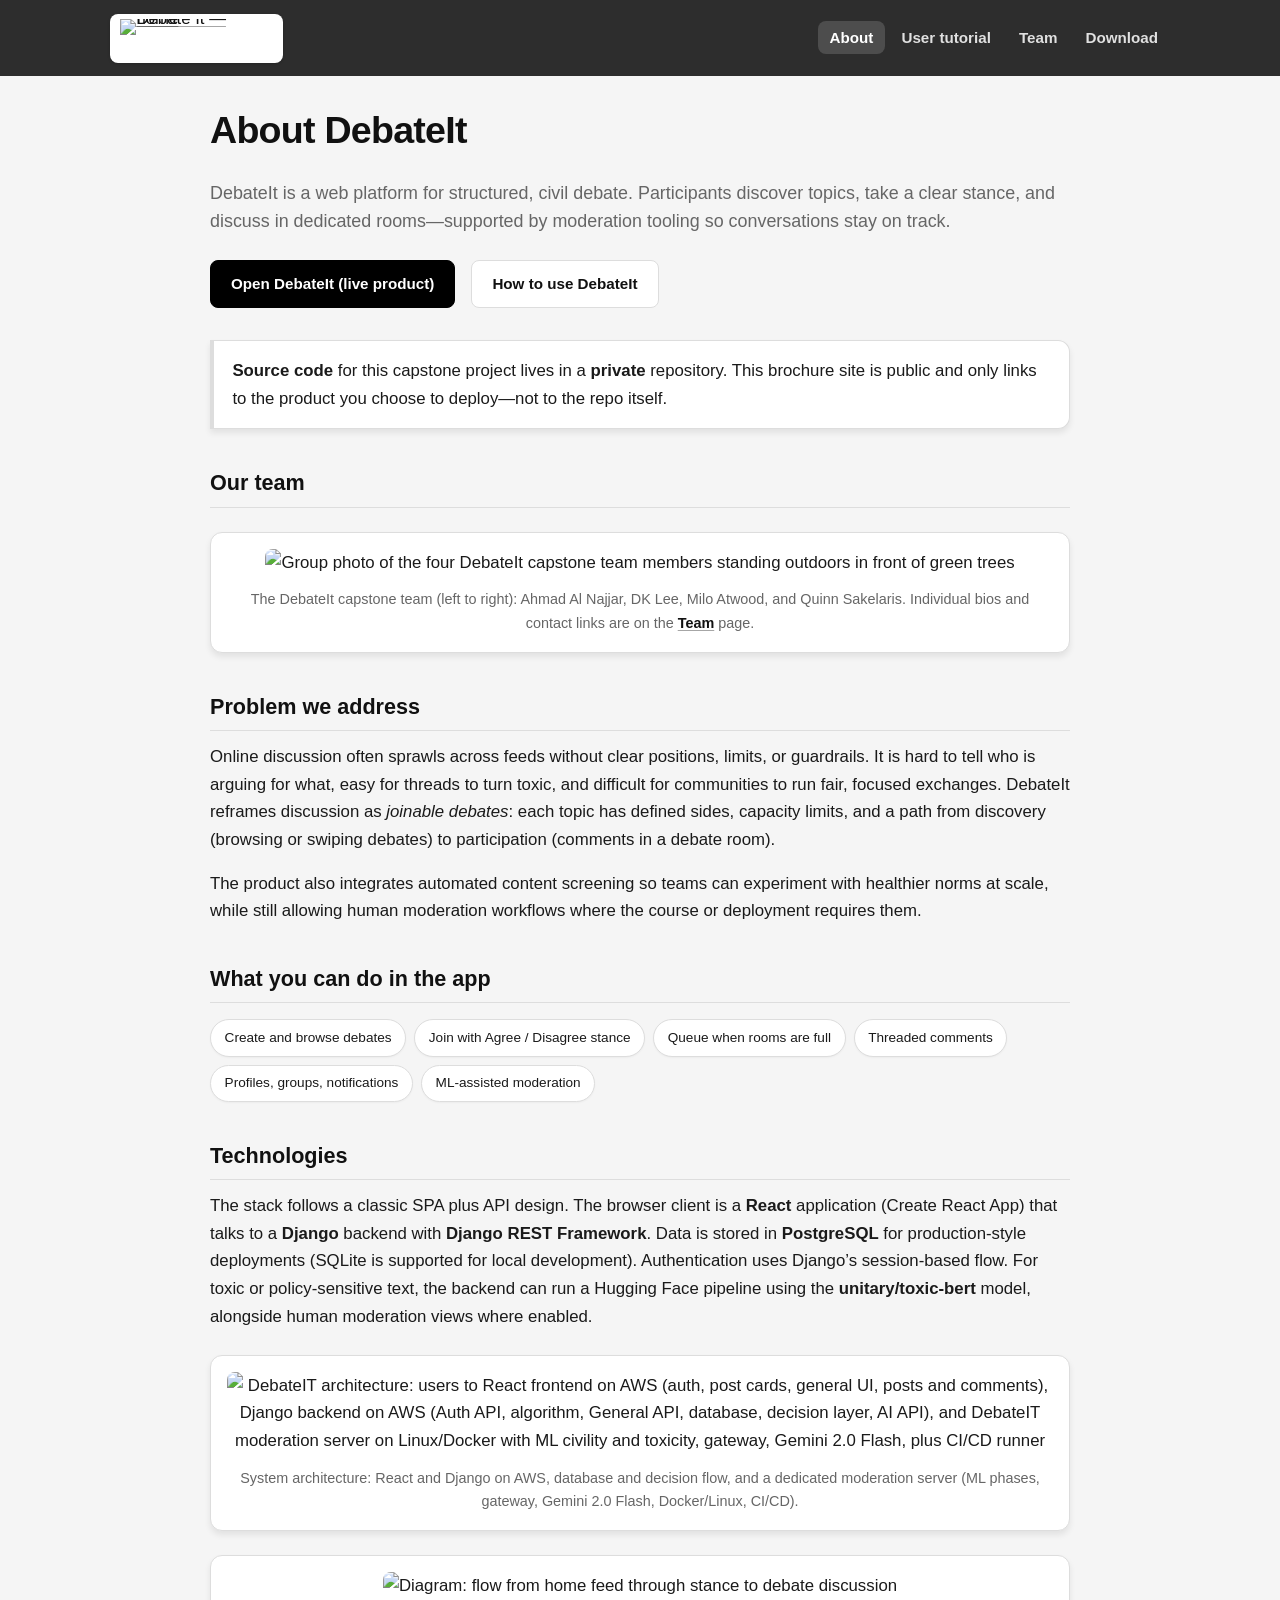
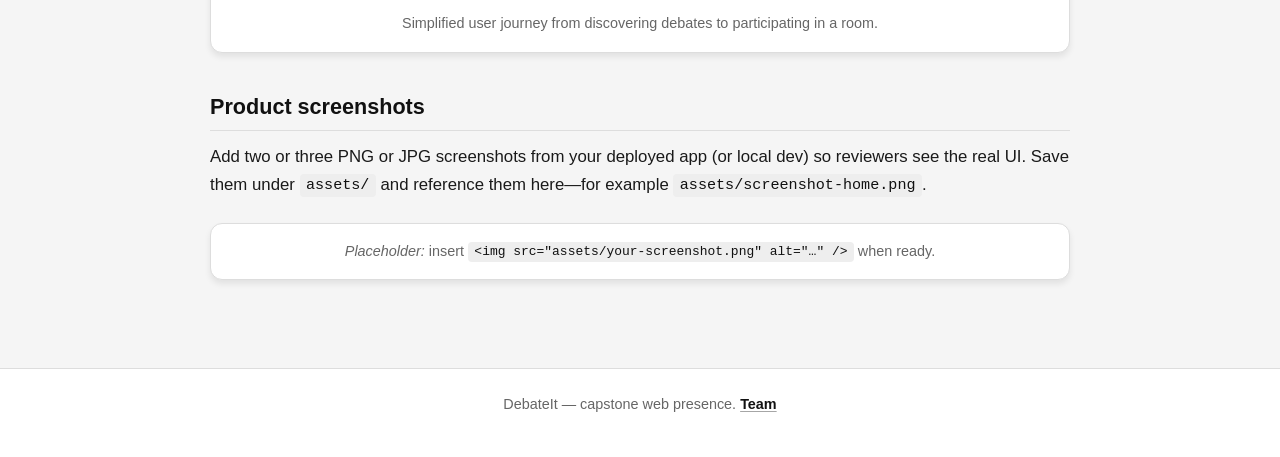
==== index.html @ a7ebaa9a "Add favicon and team resume links Add site favicon (assets/tabLogo.png) and include favicon link in " ====
<!DOCTYPE html>
<html lang="en">
  <head>
    <meta charset="utf-8" />
    <meta name="viewport" content="width=device-width, initial-scale=1" />
    <title>About — DebateIt</title>
    <link rel="icon" href="assets/tabLogo.png" type="image/png" />
    <link rel="stylesheet" href="styles.css" />
  </head>
  <body>
    <header class="site-header">
      <div class="site-header__inner">
        <a class="logo" href="index.html"><img src="assets/logo.jpg" alt="Debate It — home" width="160" height="40" /></a>
        <nav aria-label="Main">
          <ul>
            <li><a href="index.html" aria-current="page">About</a></li>
            <li><a href="tutorial.html">User tutorial</a></li>
            <li><a href="team.html">Team</a></li>
            <li><a href="download.html">Download</a></li>
          </ul>
        </nav>
      </div>
    </header>

    <main>
      <h1>About DebateIt</h1>
      <p class="lead">
        DebateIt is a web platform for structured, civil debate. Participants discover topics, take a clear stance, and discuss in dedicated rooms—supported by moderation tooling so conversations stay on track.
      </p>

      <div class="cta-row">
        <!-- Replace href with your deployed product (private repo is fine; this is just the public app URL). -->
        <a class="btn btn--primary" href="https://debateit.xyz">Open DebateIt (live product)</a>
        <a class="btn" href="tutorial.html">How to use DebateIt</a>
      </div>

      <div class="callout">
        <p>
          <strong>Source code</strong> for this capstone project lives in a <strong>private</strong> repository. This brochure site is public and only links to the product you choose to deploy—not to the repo itself.
        </p>
      </div>

      <h2>Our team</h2>
      <figure class="figure">
        <img
          src="assets/pictureOfus.png"
          alt="Group photo of the four DebateIt capstone team members standing outdoors in front of green trees"
        />
        <figcaption class="caption">
          The DebateIt capstone team (left to right): Ahmad Al Najjar, DK Lee, Milo Atwood, and Quinn Sakelaris. Individual bios and contact links are on the <a href="team.html">Team</a> page.
        </figcaption>
      </figure>

      <h2>Problem we address</h2>
      <p>
        Online discussion often sprawls across feeds without clear positions, limits, or guardrails. It is hard to tell who is arguing for what, easy for threads to turn toxic, and difficult for communities to run fair, focused exchanges. DebateIt reframes discussion as <em>joinable debates</em>: each topic has defined sides, capacity limits, and a path from discovery (browsing or swiping debates) to participation (comments in a debate room).
      </p>
      <p>
        The product also integrates automated content screening so teams can experiment with healthier norms at scale, while still allowing human moderation workflows where the course or deployment requires them.
      </p>

      <h2>What you can do in the app</h2>
      <ul class="tag-list" aria-label="Feature highlights">
        <li>Create and browse debates</li>
        <li>Join with Agree / Disagree stance</li>
        <li>Queue when rooms are full</li>
        <li>Threaded comments</li>
        <li>Profiles, groups, notifications</li>
        <li>ML-assisted moderation</li>
      </ul>

      <h2>Technologies</h2>
      <p>
        The stack follows a classic SPA plus API design. The browser client is a <strong>React</strong> application (Create React App) that talks to a <strong>Django</strong> backend with <strong>Django REST Framework</strong>. Data is stored in <strong>PostgreSQL</strong> for production-style deployments (SQLite is supported for local development). Authentication uses Django’s session-based flow. For toxic or policy-sensitive text, the backend can run a Hugging Face pipeline using the <strong>unitary/toxic-bert</strong> model, alongside human moderation views where enabled.
      </p>

      <figure class="figure">
        <img
          src="assets/architecture.png"
          alt="DebateIT architecture: users to React frontend on AWS (auth, post cards, general UI, posts and comments), Django backend on AWS (Auth API, algorithm, General API, database, decision layer, AI API), and DebateIT moderation server on Linux/Docker with ML civility and toxicity, gateway, Gemini 2.0 Flash, plus CI/CD runner"
        />
        <figcaption class="caption">
          System architecture: React and Django on AWS, database and decision flow, and a dedicated moderation server (ML phases, gateway, Gemini 2.0 Flash, Docker/Linux, CI/CD).
        </figcaption>
      </figure>

      <figure class="figure">
        <img src="assets/ux-flow.svg" width="560" height="200" alt="Diagram: flow from home feed through stance to debate discussion" />
        <figcaption class="caption">Simplified user journey from discovering debates to participating in a room.</figcaption>
      </figure>

      <h2>Product screenshots</h2>
      <p>
        Add two or three PNG or JPG screenshots from your deployed app (or local dev) so reviewers see the real UI. Save them under <code>assets/</code> and reference them here—for example <code>assets/screenshot-home.png</code>.
      </p>
      <figure class="figure">
        <p class="caption" style="margin: 0">
          <em>Placeholder:</em> insert <code>&lt;img src="assets/your-screenshot.png" alt="…" /&gt;</code> when ready.
        </p>
      </figure>
    </main>

    <footer class="site-footer">
      <p>DebateIt — capstone web presence. <a href="team.html">Team</a></p>
    </footer>
  </body>
</html>
---- styles.css ----
/* DebateIt brochure — theme aligned with mainview (sidebar + light content shell) */
:root {
  /* MainLayout + Sidebar */
  --bg-page: #f5f5f5;
  --bg-chrome: #2d2d2d;
  --bg-chrome-hover: #3d3d3d;
  --bg-chrome-active: #4d4d4d;
  /* Surfaces (auth card, debate cards) */
  --surface: #ffffff;
  --border: #dddddd;
  --border-input: #dddddd;
  --text: #111111;
  --text-body: #1a1a1a;
  --muted: #666666;
  --muted-soft: #999999;
  --accent-red: #e24a4a;
  --radius: 12px;
  --radius-btn: 8px;
  --font: -apple-system, BlinkMacSystemFont, "Segoe UI", Roboto, Oxygen, Ubuntu, Cantarell, "Fira Sans", "Droid Sans", "Helvetica Neue", sans-serif;
  --max: 900px;
  --shadow-card: 0 4px 6px rgba(0, 0, 0, 0.08);
}

*,
*::before,
*::after {
  box-sizing: border-box;
}

html {
  scroll-behavior: smooth;
}

body {
  margin: 0;
  font-family: var(--font);
  background: var(--bg-page);
  color: var(--text-body);
  line-height: 1.65;
  font-size: 1.05rem;
  -webkit-font-smoothing: antialiased;
  -moz-osx-font-smoothing: grayscale;
}

a {
  color: var(--text);
  text-decoration: underline;
  text-decoration-color: rgba(0, 0, 0, 0.35);
  text-underline-offset: 2px;
}

a:hover {
  text-decoration-color: var(--text);
}

.site-header {
  background: var(--bg-chrome);
  border-bottom: none;
  position: sticky;
  top: 0;
  z-index: 10;
}

.site-header__inner {
  max-width: 1100px;
  margin: 0 auto;
  padding: 0.85rem 1.25rem;
  display: flex;
  flex-wrap: wrap;
  align-items: center;
  justify-content: space-between;
  gap: 1rem;
}

.logo {
  display: inline-flex;
  align-items: center;
  line-height: 0;
  background: #fff;
  padding: 0.35rem 0.65rem;
  border-radius: var(--radius-btn);
  border: none;
  box-shadow: 0 1px 3px rgba(0, 0, 0, 0.2);
}

.logo:hover {
  text-decoration: none;
  filter: brightness(1.02);
}

.logo img {
  height: 38px;
  width: auto;
  display: block;
}

nav ul {
  list-style: none;
  margin: 0;
  padding: 0;
  display: flex;
  flex-wrap: wrap;
  gap: 0.25rem;
}

nav a {
  color: #e0e0e0;
  font-size: 0.95rem;
  font-weight: 600;
  text-decoration: none;
  padding: 0.5rem 0.75rem;
  border-radius: var(--radius-btn);
  transition: background-color 0.2s ease, color 0.2s ease;
}

nav a:hover {
  background-color: var(--bg-chrome-hover);
  color: #fff;
  text-decoration: none;
}

nav a[aria-current="page"] {
  background-color: var(--bg-chrome-active);
  color: #fff;
  text-decoration: none;
}

main {
  max-width: var(--max);
  margin: 0 auto;
  padding: 2rem 1.25rem 4rem;
}

main a:not(.btn):not(.logo) {
  font-weight: 600;
}

h1 {
  font-size: clamp(1.85rem, 4vw, 2.35rem);
  letter-spacing: -0.02em;
  margin-top: 0;
  line-height: 1.2;
  color: var(--text);
  font-weight: 700;
}

h2 {
  font-size: 1.35rem;
  margin-top: 2.25rem;
  margin-bottom: 0.75rem;
  color: var(--text);
  border-bottom: 1px solid var(--border);
  padding-bottom: 0.35rem;
  font-weight: 700;
}

h3 {
  font-size: 1.1rem;
  margin-top: 1.5rem;
  color: var(--muted);
  font-weight: 600;
}

p {
  margin: 0 0 1rem;
}

.lead {
  font-size: 1.12rem;
  color: var(--muted);
  margin-bottom: 1.5rem;
  line-height: 1.6;
}

.cta-row {
  display: flex;
  flex-wrap: wrap;
  gap: 0.75rem 1rem;
  margin: 1.5rem 0 2rem;
}

.btn {
  display: inline-block;
  padding: 0.65rem 1.25rem;
  border-radius: var(--radius-btn);
  font-weight: 700;
  font-size: 0.95rem;
  border: 1px solid var(--border);
  background: var(--surface);
  color: var(--text);
  text-decoration: none;
  transition: opacity 0.2s ease, background-color 0.2s ease, border-color 0.2s ease;
}

.btn:hover {
  background: #fafafa;
  border-color: #bbb;
  text-decoration: none;
}

.btn--primary {
  background: #000000;
  border-color: #000000;
  color: #fff;
}

.btn--primary:hover {
  opacity: 0.9;
  filter: none;
  text-decoration: none;
}

.figure {
  margin: 1.5rem 0;
  padding: 1rem;
  background: var(--surface);
  border: 1px solid var(--border);
  border-radius: var(--radius);
  text-align: center;
  box-shadow: var(--shadow-card);
}

.figure img,
.figure svg {
  max-width: 100%;
  height: auto;
  border-radius: var(--radius-btn);
}

.caption {
  margin: 0.75rem 0 0;
  font-size: 0.9rem;
  color: var(--muted);
}

.caption a {
  font-weight: 600;
}

.tag-list {
  display: flex;
  flex-wrap: wrap;
  gap: 0.5rem;
  margin: 1rem 0 0;
  padding: 0;
  list-style: none;
}

.tag-list li {
  background: var(--surface);
  border: 1px solid var(--border);
  padding: 0.4rem 0.85rem;
  border-radius: 999px;
  font-size: 0.85rem;
  color: var(--text-body);
  font-weight: 500;
  box-shadow: 0 1px 2px rgba(0, 0, 0, 0.04);
}

.callout {
  border-left: 4px solid var(--bg-chrome);
  padding: 1rem 1.15rem;
  margin: 1.5rem 0;
  background: var(--surface);
  border-radius: 0 var(--radius) var(--radius) 0;
  box-shadow: var(--shadow-card);
  border: 1px solid var(--border);
  border-left-width: 4px;
}

.callout p:last-child {
  margin-bottom: 0;
}

code {
  font-family: source-code-pro, Menlo, Monaco, Consolas, "Courier New", monospace;
  font-size: 0.9em;
  background: #eeeeee;
  padding: 0.15rem 0.4rem;
  border-radius: 4px;
  color: var(--text);
}

.site-footer {
  border-top: 1px solid var(--border);
  padding: 1.5rem 1.25rem;
  text-align: center;
  color: var(--muted);
  font-size: 0.9rem;
  background: var(--surface);
}

.site-footer a {
  font-weight: 600;
}

/* Team alternating layout */
.team-member {
  display: grid;
  grid-template-columns: 1fr;
  gap: 1.25rem;
  align-items: start;
  margin: 2.5rem 0;
  padding: 1.5rem 0;
  border-bottom: 1px solid var(--border);
}

.team-member:last-child {
  border-bottom: none;
}

@media (min-width: 700px) {
  .team-member {
    grid-template-columns: minmax(160px, 220px) 1fr;
  }

  .team-member--flip {
    grid-template-columns: 1fr minmax(160px, 220px);
  }

  .team-member--flip .team-member__photo {
    order: 2;
  }

  .team-member--flip .team-member__bio {
    order: 1;
  }
}

.team-member__photo {
  margin: 0;
}

.team-member__photo img {
  width: 100%;
  max-width: 220px;
  aspect-ratio: 1;
  object-fit: cover;
  border-radius: var(--radius);
  border: 3px solid #000000;
  display: block;
  box-shadow: var(--shadow-card);
}

.team-member__name {
  margin: 0 0 0.25rem;
  font-size: 1.35rem;
  font-weight: 700;
  color: var(--text);
}

.team-member__role {
  margin: 0 0 1rem;
  color: var(--muted);
  font-size: 0.95rem;
  font-weight: 600;
}

.team-bio-heading {
  font-size: 0.75rem;
  margin: 1.25rem 0 0.5rem;
  color: var(--muted-soft);
  border-bottom: none;
  text-transform: uppercase;
  letter-spacing: 0.06em;
  font-weight: 600;
}

.team-member__bio-write {
  margin: 0 0 0.5rem;
  padding: 1rem 1.1rem;
  background: var(--surface);
  border: 1px dashed var(--border);
  border-radius: var(--radius);
  box-shadow: 0 1px 3px rgba(0, 0, 0, 0.05);
}

.team-member__bio-write p:last-child {
  margin-bottom: 0;
}

.contact-icons {
  display: flex;
  flex-wrap: wrap;
  align-items: center;
  gap: 0.65rem;
  margin-top: 1.25rem;
  padding: 0;
}

.contact-icons__link {
  display: inline-flex;
  align-items: center;
  justify-content: center;
  width: 46px;
  height: 46px;
  border-radius: var(--radius-btn);
  background: var(--surface);
  border: 1px solid var(--border);
  color: var(--text);
  text-decoration: none;
  transition: background-color 0.2s ease, border-color 0.2s ease;
}

.contact-icons__link:hover {
  background: var(--bg-page);
  border-color: #000000;
  color: var(--text);
  text-decoration: none;
}

.contact-icons__svg {
  display: block;
  pointer-events: none;
}

.contact-icons__hint {
  margin: 0.5rem 0 0;
  color: var(--muted);
}

.team-member__resume-btn {
  display: inline-flex;
  align-items: center;
  justify-content: center;
  margin: 0;
  min-height: 46px;
  padding: 0 1rem;
  font-size: 0.9rem;
  font-weight: 600;
  line-height: 1.2;
  text-decoration: none;
  border-radius: var(--radius-btn);
  background: var(--surface);
  border: 1px solid var(--border);
  color: var(--text);
  transition: background-color 0.2s ease, border-color 0.2s ease;
}

.team-member__resume-btn:hover {
  background: var(--bg-page);
  border-color: #000000;
  color: var(--text);
  text-decoration: none;
}

/* Tutorial steps — card stack like in-app panels */
.steps {
  counter-reset: step;
  list-style: none;
  padding: 0;
  margin: 1.5rem 0;
}

.steps li {
  position: relative;
  padding: 1rem 1rem 1rem 3.25rem;
  margin-bottom: 0.75rem;
  background: var(--surface);
  border: 1px solid var(--border);
  border-radius: var(--radius);
  box-shadow: 0 1px 3px rgba(0, 0, 0, 0.06);
}

.steps li::before {
  counter-increment: step;
  content: counter(step);
  position: absolute;
  left: 1rem;
  top: 1rem;
  width: 1.75rem;
  height: 1.75rem;
  line-height: 1.75rem;
  text-align: center;
  font-weight: 700;
  font-size: 0.9rem;
  background: #000000;
  color: #fff;
  border-radius: 50%;
}

ol.simple {
  padding-left: 1.25rem;
}

ol.simple li {
  margin-bottom: 0.5rem;
}
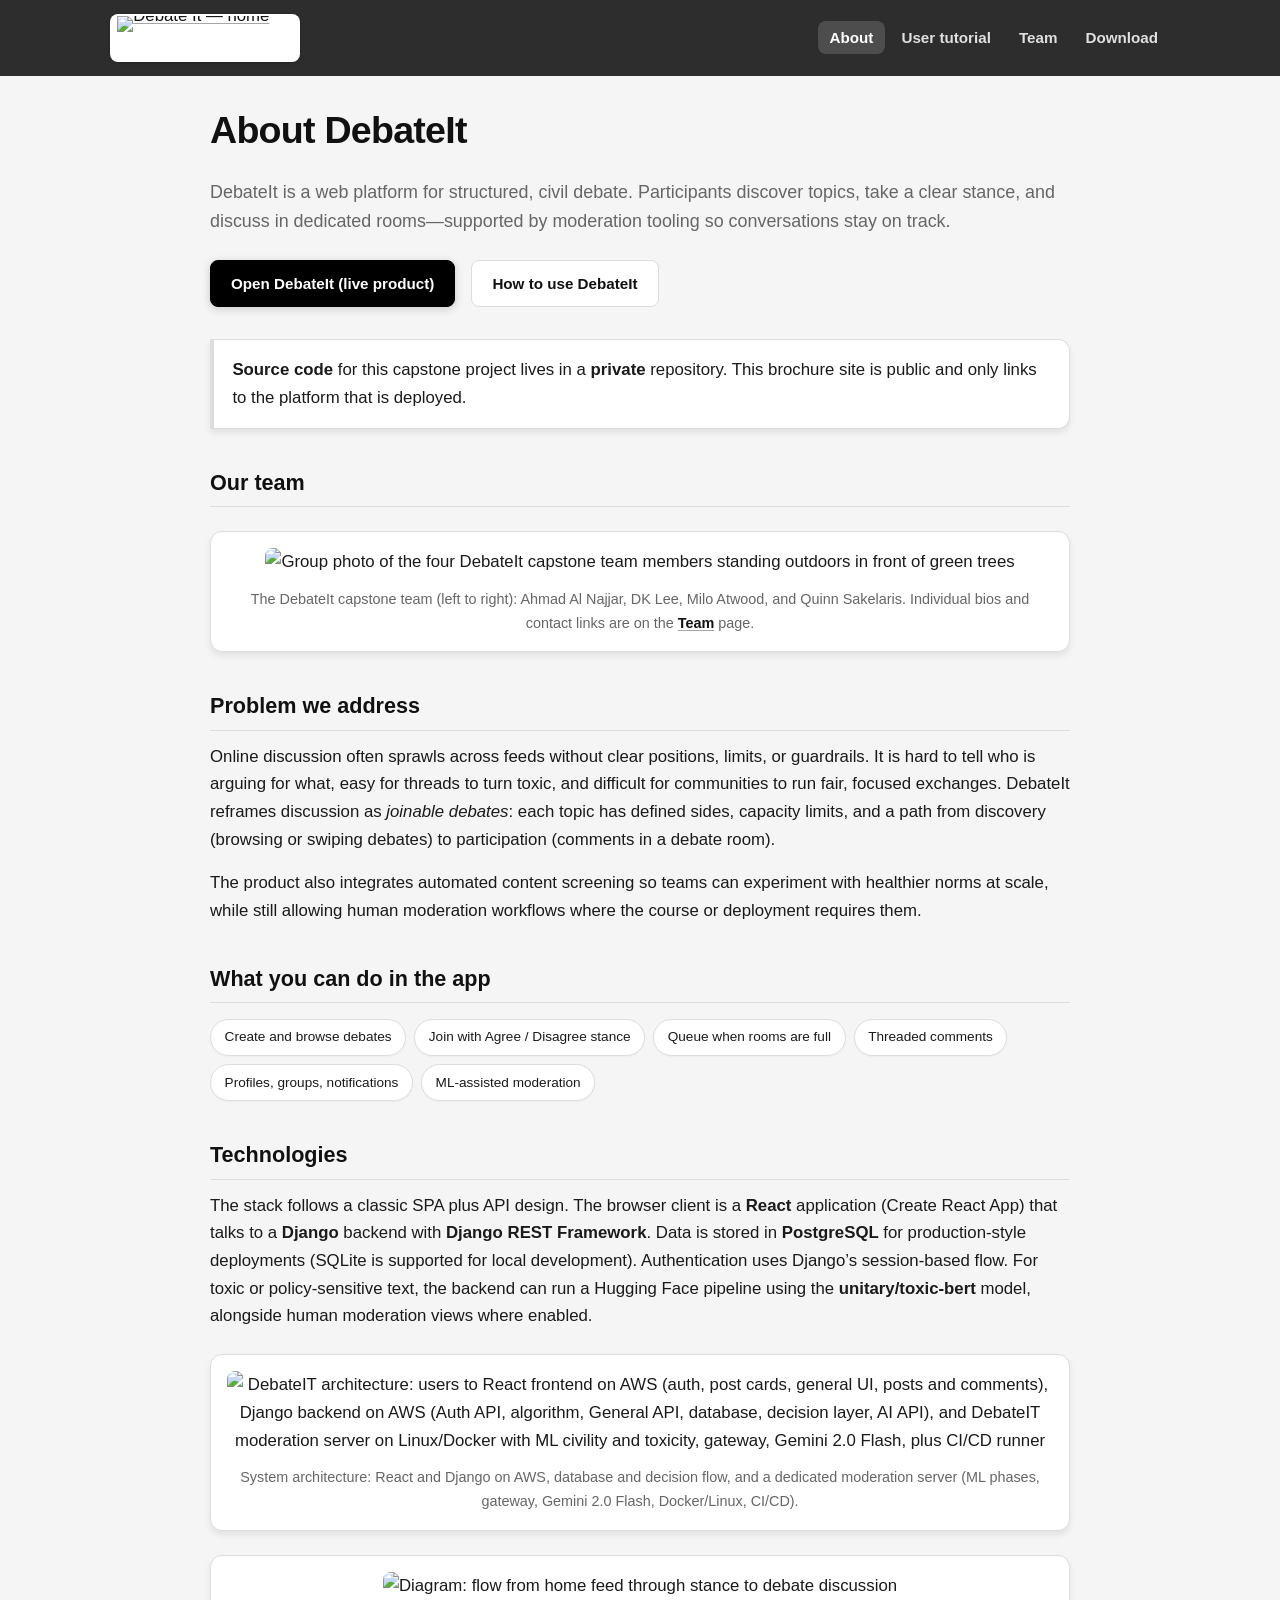
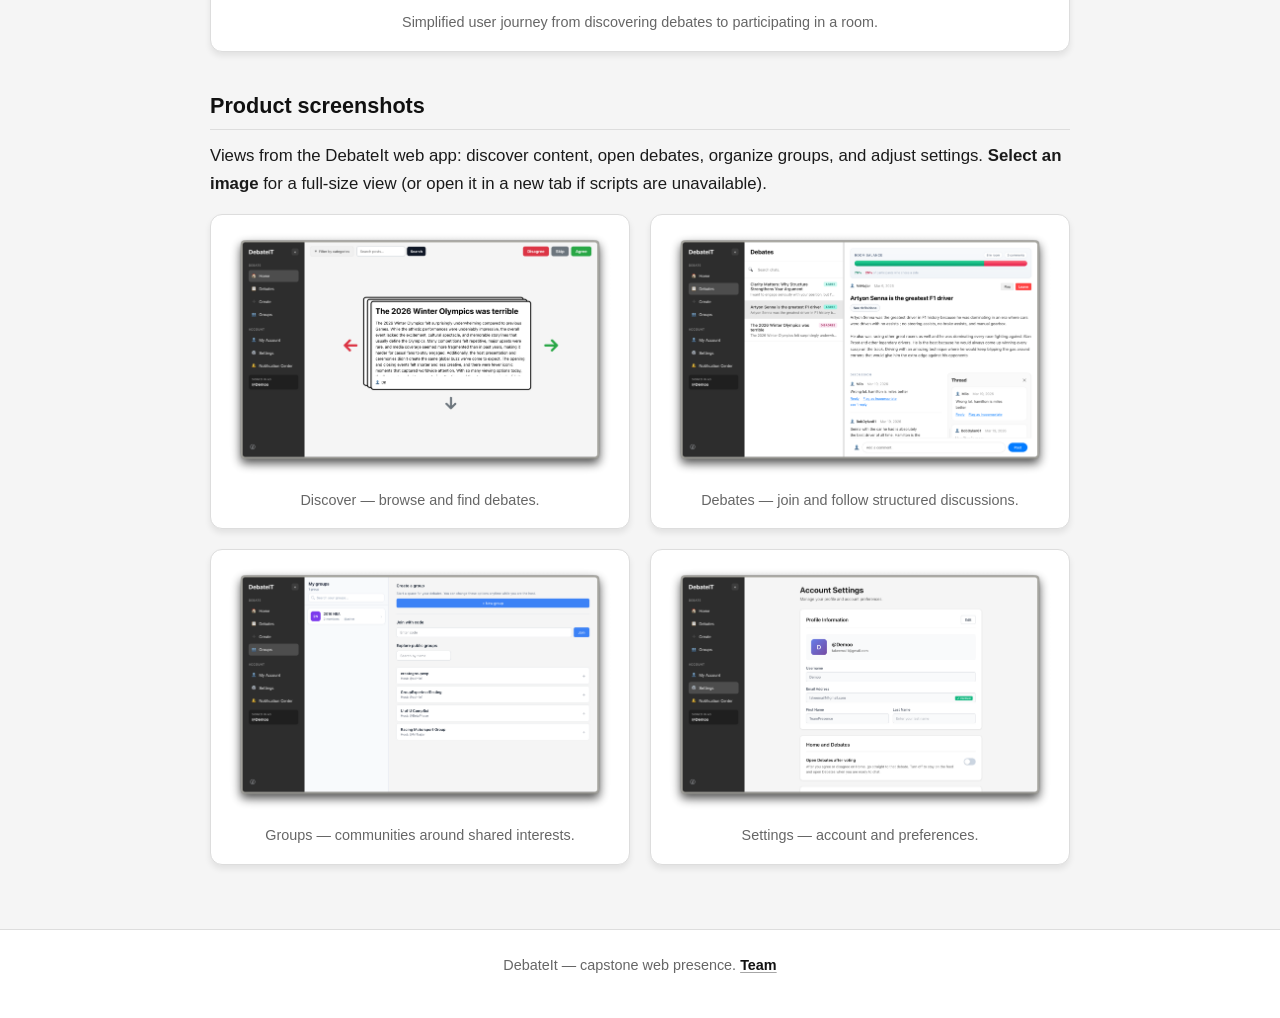
==== commit 04bb2bb8: "added screenshots, fixed consistency in team tab" ====
--- a/index.html
+++ b/index.html
@@ -6,11 +6,12 @@
     <title>About — DebateIt</title>
     <link rel="icon" href="assets/tabLogo.png" type="image/png" />
     <link rel="stylesheet" href="styles.css" />
+    <script src="js/lightbox.js" defer></script>
   </head>
   <body>
     <header class="site-header">
       <div class="site-header__inner">
-        <a class="logo" href="index.html"><img src="assets/logo.jpg" alt="Debate It — home" width="160" height="40" /></a>
+        <a class="logo" href="index.html"><img src="assets/logo.jpg" alt="Debate It — home" width="176" height="44" /></a>
         <nav aria-label="Main">
           <ul>
             <li><a href="index.html" aria-current="page">About</a></li>
@@ -36,7 +37,7 @@
 
       <div class="callout">
         <p>
-          <strong>Source code</strong> for this capstone project lives in a <strong>private</strong> repository. This brochure site is public and only links to the product you choose to deploy—not to the repo itself.
+          <strong>Source code</strong> for this capstone project lives in a <strong>private</strong> repository. This brochure site is public and only links to the platform that is deployed.
         </p>
       </div>
 
@@ -91,13 +92,99 @@
 
       <h2>Product screenshots</h2>
       <p>
-        Add two or three PNG or JPG screenshots from your deployed app (or local dev) so reviewers see the real UI. Save them under <code>assets/</code> and reference them here—for example <code>assets/screenshot-home.png</code>.
+        Views from the DebateIt web app: discover content, open debates, organize groups, and adjust settings.
+        <strong>Select an image</strong> for a full-size view (or open it in a new tab if scripts are unavailable).
       </p>
-      <figure class="figure">
-        <p class="caption" style="margin: 0">
-          <em>Placeholder:</em> insert <code>&lt;img src="assets/your-screenshot.png" alt="…" /&gt;</code> when ready.
-        </p>
-      </figure>
+      <div class="screenshot-grid" role="region" aria-label="DebateIt interface screenshots">
+        <figure class="figure">
+          <a
+            class="screenshot-thumb"
+            href="assets/Discover.png"
+            target="_blank"
+            rel="noopener noreferrer"
+            data-lightbox
+            aria-label="Open Discover screenshot at full size"
+          >
+            <img
+              src="assets/Discover.png"
+              alt="DebateIt Discover screen: browsing and finding debates to join"
+              width="3126"
+              height="1990"
+              loading="lazy"
+            />
+          </a>
+          <figcaption class="caption">Discover — browse and find debates.</figcaption>
+        </figure>
+        <figure class="figure">
+          <a
+            class="screenshot-thumb"
+            href="assets/Debates.png"
+            target="_blank"
+            rel="noopener noreferrer"
+            data-lightbox
+            aria-label="Open Debates screenshot at full size"
+          >
+            <img
+              src="assets/Debates.png"
+              alt="DebateIt Debates screen showing debate listings and participation"
+              width="3126"
+              height="1990"
+              loading="lazy"
+            />
+          </a>
+          <figcaption class="caption">Debates — join and follow structured discussions.</figcaption>
+        </figure>
+        <figure class="figure">
+          <a
+            class="screenshot-thumb"
+            href="assets/Groups.png"
+            target="_blank"
+            rel="noopener noreferrer"
+            data-lightbox
+            aria-label="Open Groups screenshot at full size"
+          >
+            <img
+              src="assets/Groups.png"
+              alt="DebateIt Groups screen for communities and group activity"
+              width="3126"
+              height="1990"
+              loading="lazy"
+            />
+          </a>
+          <figcaption class="caption">Groups — communities around shared interests.</figcaption>
+        </figure>
+        <figure class="figure">
+          <a
+            class="screenshot-thumb"
+            href="assets/Settings.png"
+            target="_blank"
+            rel="noopener noreferrer"
+            data-lightbox
+            aria-label="Open Settings screenshot at full size"
+          >
+            <img
+              src="assets/Settings.png"
+              alt="DebateIt Settings screen for account and app preferences"
+              width="3126"
+              height="1990"
+              loading="lazy"
+            />
+          </a>
+          <figcaption class="caption">Settings — account and preferences.</figcaption>
+        </figure>
+      </div>
+
+      <dialog class="lightbox" id="screenshot-lightbox" aria-label="Enlarged app screenshot">
+        <div class="lightbox__scrim">
+          <div class="lightbox__panel">
+            <form method="dialog" class="lightbox__close-form">
+              <button type="submit" class="lightbox__close" aria-label="Close enlarged screenshot">Close</button>
+            </form>
+            <img class="lightbox__img" src="" alt="" width="3126" height="1990" />
+            <p class="lightbox__caption"></p>
+          </div>
+        </div>
+      </dialog>
     </main>
 
     <footer class="site-footer">
--- a/styles.css
+++ b/styles.css
@@ -77,7 +77,7 @@
   align-items: center;
   line-height: 0;
   background: #fff;
-  padding: 0.35rem 0.65rem;
+  padding: 0.15rem 0.45rem;
   border-radius: var(--radius-btn);
   border: none;
   box-shadow: 0 1px 3px rgba(0, 0, 0, 0.2);
@@ -89,7 +89,7 @@
 }
 
 .logo img {
-  height: 38px;
+  height: 44px;
   width: auto;
   display: block;
 }
@@ -189,7 +189,14 @@
   background: var(--surface);
   color: var(--text);
   text-decoration: none;
-  transition: opacity 0.2s ease, background-color 0.2s ease, border-color 0.2s ease;
+  cursor: pointer;
+  transition:
+    background-color 0.2s ease,
+    border-color 0.2s ease,
+    color 0.2s ease,
+    transform 0.18s ease,
+    box-shadow 0.18s ease,
+    opacity 0.2s ease;
 }
 
 .btn:hover {
@@ -202,12 +209,36 @@
   background: #000000;
   border-color: #000000;
   color: #fff;
+  box-shadow: 0 2px 8px rgba(0, 0, 0, 0.18);
 }
 
 .btn--primary:hover {
-  opacity: 0.9;
-  filter: none;
-  text-decoration: none;
+  background: #2d2d2d;
+  border-color: #2d2d2d;
+  transform: translateY(-2px);
+  box-shadow: 0 6px 16px rgba(0, 0, 0, 0.28);
+  text-decoration: none;
+}
+
+.btn--primary:active {
+  transform: translateY(0);
+  box-shadow: 0 2px 6px rgba(0, 0, 0, 0.22);
+}
+
+.btn--primary:focus-visible {
+  outline: 2px solid #000000;
+  outline-offset: 3px;
+}
+
+@media (prefers-reduced-motion: reduce) {
+  .btn {
+    transition-duration: 0.01ms;
+  }
+
+  .btn--primary:hover,
+  .btn--primary:active {
+    transform: none;
+  }
 }
 
 .figure {
@@ -235,6 +266,122 @@
 
 .caption a {
   font-weight: 600;
+}
+
+.screenshot-grid {
+  display: grid;
+  grid-template-columns: repeat(auto-fit, minmax(min(100%, 300px), 1fr));
+  gap: 1.25rem;
+  margin-top: 1rem;
+}
+
+.screenshot-grid .figure {
+  margin: 0;
+}
+
+.screenshot-thumb {
+  display: block;
+  text-decoration: none;
+  color: inherit;
+  cursor: zoom-in;
+  border-radius: var(--radius-btn);
+  overflow: hidden;
+  outline-offset: 3px;
+}
+
+.screenshot-thumb:focus-visible {
+  outline: 2px solid var(--text);
+}
+
+.screenshot-thumb img {
+  display: block;
+  width: 100%;
+  height: auto;
+}
+
+body:has(#screenshot-lightbox[open]) {
+  overflow: hidden;
+}
+
+.lightbox {
+  padding: 0;
+  border: none;
+  margin: 0;
+  max-width: none;
+  max-height: none;
+  width: 100%;
+  height: 100%;
+  background: transparent;
+}
+
+.lightbox::backdrop {
+  background: rgba(0, 0, 0, 0.78);
+}
+
+.lightbox__scrim {
+  display: flex;
+  align-items: center;
+  justify-content: center;
+  box-sizing: border-box;
+  min-height: 100dvh;
+  min-width: 100%;
+  padding: 1rem;
+  cursor: zoom-out;
+}
+
+.lightbox__panel {
+  position: relative;
+  box-sizing: border-box;
+  max-width: min(96vw, 1600px);
+  max-height: 92vh;
+  padding: 2.75rem 1.25rem 1.25rem;
+  overflow: auto;
+  cursor: default;
+  background: var(--surface);
+  border-radius: var(--radius);
+  box-shadow: 0 12px 40px rgba(0, 0, 0, 0.35);
+}
+
+.lightbox__close-form {
+  position: absolute;
+  top: 0.65rem;
+  right: 0.65rem;
+  margin: 0;
+}
+
+.lightbox__close {
+  margin: 0;
+  font: inherit;
+  font-size: 0.85rem;
+  font-weight: 600;
+  padding: 0.45rem 0.95rem;
+  border-radius: var(--radius-btn);
+  border: 1px solid var(--border);
+  background: var(--bg-page);
+  color: var(--text);
+  cursor: pointer;
+}
+
+.lightbox__close:hover {
+  background: var(--surface);
+  border-color: var(--text);
+}
+
+.lightbox__img {
+  display: block;
+  width: auto;
+  max-width: 100%;
+  height: auto;
+  max-height: calc(92vh - 5.5rem);
+  margin: 0 auto;
+  object-fit: contain;
+}
+
+.lightbox__caption {
+  margin: 0.85rem 0 0;
+  font-size: 0.9rem;
+  color: var(--muted);
+  text-align: center;
 }
 
 .tag-list {
